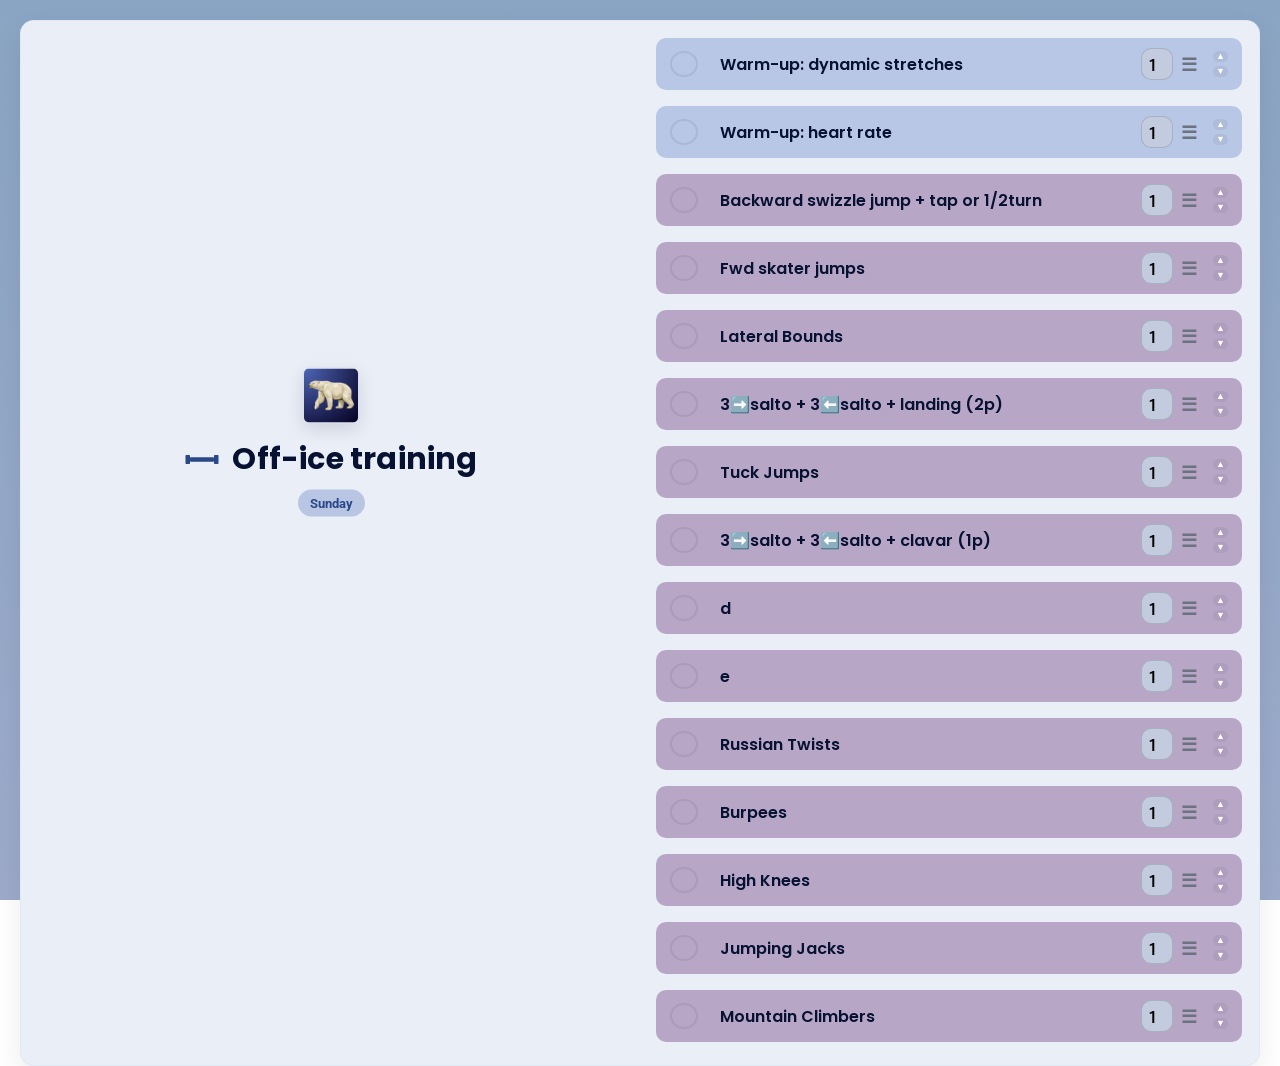
==== index.html @ 49c1f277 "Add files via upload" ====
<!DOCTYPE html>
<html>
<head>
    <meta charset="utf-8">
    <title>Training Planner</title>
    <meta name="viewport" content="width=device-width, initial-scale=1.0">
    <!--  for use as app  -->
    <link rel="apple-touch-icon" sizes="180x180" href="../skate icon (1).ico">
    <link rel="icon" type="image/png" sizes="192x192" href="../skate icon (1).ico">
    <link rel="icon" type="image/png" sizes="512x512" href="../skate icon (1).ico">
    <meta name="apple-mobile-web-app-capable" content="yes">
    <meta name="theme-color" content="#8aa5c3" media="(prefers-color-scheme: light)">
    <meta name="theme-color" content="#202547" media="(prefers-color-scheme: dark)">

    <!-- use Google Poppins for headers -->
    <link rel="preconnect" href="https://fonts.googleapis.com">
    <link rel="preconnect" href="https://fonts.gstatic.com" crossorigin>
    <!-- header font -->
    <link href="https://fonts.googleapis.com/css2?family=Poppins:wght@400;600;700&family=Roboto:wght@300;400;500&family=Inconsolata:wght@400;700&display=swap" rel="stylesheet">
    <link rel="stylesheet" href="style.css">
    <style>
        /* override font for whole page with Roboto for sleek look */
        body { font-family: 'Roboto', 'Helvetica Neue', Arial, sans-serif; padding: 20px; }
        li { margin-bottom: 6px; }
    </style>

    <audio id="alertSound" src="../workout10sec.mp3" preload="auto"></audio>
    <script src="../exercise-library.js"></script>
</head>

<body>

<div class="container">
  <div class="main-col">
    <header class="title-stacked">
        <div class="title-plus-icons">
            <img id="audioUnlockBtn" src="../skate icon (1).ico" class="header-ico" alt="Skate icon" />
            <div class="title-with-icon">
                <svg class="app-icon" viewBox="0 0 24 24" role="img" aria-hidden="true">
                    <title>Workout icon</title>
                    <rect x="1" y="9" width="3" height="6" rx="0.5" />
                    <rect x="20" y="9" width="3" height="6" rx="0.5" />
                    <rect x="4" y="10.5" width="16" height="3" rx="0.5" />
                </svg>
                <h1 class="title-main">Off-ice training</h1>
            </div>
        </div>
        <div class="day-pill" id="dayName">Monday</div>
    </header>

    <!-- Timer UI (hidden until an exercise is clicked) style="font-size:28px;font-family:monospace;background:#f7f9fc;padding:8px 14px;border-radius:6px;" -->
    <div id="timer" style="display:none;">
        <div class="timer-label" id="timerLabel" style="font-weight:600;margin-bottom:4px">Timer</div>
        <div class="progress-track" id="timerProgress" aria-hidden="true">
            <div class="progress-fill" id="timerProgressFill"></div>
        </div>
        <div id="timeDisplay">01:00</div>
        <div style="margin-top:8px;display:flex;gap:8px;">
            <button id="startBtn">Start</button>
            <button id="pauseBtn">Pause</button>
            <button id="resetBtn">Reset</button>
        </div>
        
    </div>
  </div>

  <div class="side-col">
    <ul id="workoutList"></ul>
  </div>
</div>

<script>
// ===== Date Setup =====
const today = new Date();
const todayWD = (today.getDay() + 6) % 7; // 0 = Monday
const n_ofExercises = 9;

// ISO week number
function getISOWeekNumber(date) {
    const temp = new Date(date.getTime());
    temp.setHours(0, 0, 0, 0);
    temp.setDate(temp.getDate() + 3 - ((temp.getDay() + 6) % 7));
    const week1 = new Date(temp.getFullYear(), 0, 4);
    return 1 + Math.round(((temp - week1) / 86400000 - 3 + ((week1.getDay() + 6) % 7)) / 7);
}

/*const */conditioning = getISOWeekNumber(today) % 3 === 2;
conditioning = false // Testing
if(conditioning){
    document.body.classList.add("conditioning")
}

// ===== Utility =====
function randomSample(arr, n) {
    return [...arr].sort(() => 0.5 - Math.random()).slice(0, n);
}


// ===== Library ===== (already incorporated)


// ===== Day Class =====
class Day {
    constructor(day) {
        this.day = day;//day;
        this.jumps = null; this.power = null; this.strength = null; this.cardio = null; this.stretches = null;

        if(conditioning) {
            if (this.day === 0) {
            } else if (this.day === 1) {
            } else if (this.day === 2) {
            } else if (this.day === 3) {
            } else if (this.day === 4) {
            } else if (this.day === 5) {
            } else {
            }
        } else {
            if (this.day === 0) {
            this.jumps = ["Axel","Toe-loop","Salchow"];
            this.cardio = true;
            } else if (this.day === 1) {
                this.jumps = ["Salchow","Toe-loop"];
                this.strength = ["Balance","Arms","Shoulders","Core","Back"];
            } else if (this.day === 2) {
                this.strength = ["Balance","Core","Glutes","Hamstrings","Hip flexors","Quads","Calves"];
                this.stretches = ["Front split","Extensions"];
            } else if (this.day === 3) {
                this.stretches = ["Shoulders","Ankles","Middle split","Back"];
            } else if (this.day === 4) {
                this.jumps = ["Loop", "Flip", "Lutz"];
            } else if (this.day === 5) {
                this.jumps = ["Axel","Loop","Rotations","Flip","Lutz"];
                this.power = true;
                this.stretches = ["Hips","Turnout"];
            } else {
                this.power = true;
                this.cardio = true;
            }
        }
    }

    getJumps() {
        return this.jumps || null;
    }

    getPower() {
        if (!this.power) return null;

        let result = [];
        if (typeof this.power === "boolean") {
            result = ExLibrary.filter(ex => ex.type === "exercise" && ex.targets.includes("Power"))//-------.map(ex => ex.name);
        } else if (Array.isArray(this.power)) {
            for (let target of this.power) {
                    result.push(...ExLibrary
                        .filter(ex => ex.type === "exercise" && ex.targets.includes("Power") && ex.targets.includes(target))
                        /*--------.map(ex => ex.name)*/);
            }
        }
        result=[...new Set(result)]; // dedupe

        if (result.length > n_ofExercises) {
            result = randomSample(result, n_ofExercises);
        }
        return result.length ? result : null;
    }

    getStrength() {
        if (!this.strength) return null;

        let result = [];
        if (Array.isArray(this.strength)) {
            for (let target of this.strength) {
                    result.push(...ExLibrary
                        .filter(ex => ex.type === "exercise" && ex.targets.includes("Strength") && ex.targets.includes(target))
                        /*--------.map(ex => ex.name)*/);
            }    
        } else if (typeof this.strength === "string") {
            result = ExLibrary.filter(ex => ex.type === "exercise" && ex.targets.includes(this.strength))//-------.map(ex => ex.name);

        } else if (typeof this.strength === "boolean") {
            result = ExLibrary.filter(ex => ex.type === "exercise" && ex.targets.includes("Strength"))//-------.map(ex => ex.name);
        } 
        result=[...new Set(result)]; // dedupe

        if (result.length > n_ofExercises) {
            result = randomSample(result, n_ofExercises);
        }
        return result.length ? result : null;
    }
    
    getCardio() {
        if (!this.cardio) return null;
        let result = [];

        if (typeof this.cardio === "boolean") {
            result = ExLibrary.filter(ex => ex.type === "exercise" && ex.targets.includes("Cardio"))//-------.map(ex => ex.name);
        
        } else if (Array.isArray(this.cardio)) {
            for (let target of this.cardio) {
                    result.push(...ExLibrary
                        .filter(ex => ex.type === "exercise" && ex.targets.includes("Cardio") && ex.targets.includes(target))
                        /*--------.map(ex => ex.name)*/);
            }
            return result;
        }
        result=[...new Set(result)]; // dedupe

        if (result.length > n_ofExercises) {
                result = randomSample(result, n_ofExercises);
            }
        return result.length ? result : null;
    }

    getStretches() {
        if (!this.stretches) return null;

        let result = [];
        if (typeof this.stretches === "boolean") {
            result = ExLibrary.filter(ex => ex.type === "stretch")//-------.map(ex => ex.name);
        } else if (Array.isArray(this.stretches)) {
            for (let target of this.stretches) {
                    result.push(...ExLibrary
                        .filter(ex => ex.type === "stretch" && ex.targets.includes(target))
                        /*-------.map(ex => ex.name)*/);
            }
        }
        result=[...new Set(result)]; // dedupe

        if (result.length > n_ofExercises) {
            result = randomSample(result, n_ofExercises);
        }
        return result.length ? result : null;
    }

    getALL() {
        let todos = [];
        if (this.getJumps()) todos.push(...this.getJumps());
        if (this.getPower()) todos.push(...this.getPower());
        if (this.getStrength()) todos.push(...this.getStrength());
        if (this.getCardio()) todos.push(...this.getCardio());
        if (this.getStretches()) todos.push(...this.getStretches());

        return todos;
    }

    toString() {
        return `Day: ${this.day}`;
    }
}

// ===== Render to HTML =====
const todayObj = new Day(todayWD);
const workoutItems = todayObj.getALL();
// always prepend a short warm-up sequence regardless of day/week
const warmups = [
    "Warm-up: dynamic stretches",
    "Warm-up: heart rate"
];
const displayItems = workoutItems && workoutItems.length ? [...warmups, ...workoutItems] : [...warmups];
const dayNames = [
    "Monday","Tuesday","Wednesday",
    "Thursday","Friday","Saturday","Sunday"
];

document.getElementById("dayName").textContent = dayNames[todayWD];

const list = document.getElementById("workoutList");

// ChatGPT: declare sound
const alertSound = document.getElementById("alertSound");
let SoundWasPlaying = false;
// ChatGPT: unlock audio when user clicks the icon
document.getElementById("audioUnlockBtn").addEventListener("click", () => {
    alertSound.muted = true;
    alertSound.play().then(() => {
        alertSound.pause();
        alertSound.currentTime = 0;
        alertSound.muted = false;
    }).catch(() => {});
});

// persistence for duration presets per exercise (minutes only)
const presetKey = 'workoutDurations';
function loadPresets(){
    try { return JSON.parse(localStorage.getItem(presetKey)) || {}; }
    catch(e){ return {}; }
}
function savePresets(obj){
    try { localStorage.setItem(presetKey, JSON.stringify(obj)); }
    catch(e){ console.warn('could not save presets',e); }
}
const presets = loadPresets();

// ===== Simple Timer =====
class Timer {
    constructor(displayElem, labelElem) {
        this.display = displayElem;
        this.labelElem = labelElem;
        this.duration = 60; // default seconds
        this.remaining = this.duration;
        this.interval = null;
        this.currentLabel = "Timer";
        this.onFinish = null; // called when countdown reaches zero
        this.update();
    }

    format(t) {
        const m = Math.floor(t / 60).toString().padStart(2, '0');
        const s = (t % 60).toString().padStart(2, '0');
        return `${m}:${s}`;
    }

    update() {
        this.display.textContent = this.format(this.remaining);
        this.labelElem.textContent = this.currentLabel;
        if (this.progressFill) {
            const pct = this.duration > 0 ? ((this.duration - this.remaining) / this.duration) * 100 : 0;
            this.progressFill.style.width = Math.max(0, Math.min(100, pct)) + '%';
        }
    }

    start() {
        if (this.interval) return;

        this.interval = setInterval(() => {

            if (this.remaining === 11) {
                alertSound.play().catch(()=>{});
            }
            if (this.remaining <= 0) {
                this.pause();
                if (typeof this.onFinish === 'function') {
                    this.onFinish();
                }
                return;
            }
            this.remaining -= 1;
            this.update();
        }, 1000);

        // if sound was playing before, resume it when timer starts again
        if (SoundWasPlaying) {
            alertSound.play().catch(()=>{});
            SoundWasPlaying = false;
        }
    }

    pause() {
        if (this.interval) {
            clearInterval(this.interval);
            this.interval = null;
        }
        if (!alertSound.paused) {
            SoundWasPlaying = true;
            alertSound.pause();
        } else {
            SoundWasPlaying = false;
        }
    }

    reset() {
        this.pause();
        this.remaining = this.duration;
        this.update();
    }

    setDuration(seconds) {
        this.duration = Math.max(0, Math.floor(seconds));
        this.remaining = this.duration;
        this.update();
    }

    setLabel(text) {
        this.currentLabel = text || "Timer";
        this.update();
    }
}

const timeDisplay = document.getElementById('timeDisplay');
const timerLabel = document.getElementById('timerLabel');
const startBtn = document.getElementById('startBtn');
const pauseBtn = document.getElementById('pauseBtn');
const resetBtn = document.getElementById('resetBtn');
const timer = new Timer(timeDisplay, timerLabel);
// attach progress fill element to timer for visual progress updates
const timerProgressFill = document.getElementById('timerProgressFill');
timer.progressFill = timerProgressFill;
const timerContainer = document.getElementById('timer');


// when timer completes, tick the current exercise if not already done
let currentCheck = null;
let currentLi = null;
timer.onFinish = () => {
    if (currentCheck && currentCheck.getAttribute('aria-pressed') === 'false') {
        currentCheck.click();
    }
};

startBtn.addEventListener('click', () => timer.start());
pauseBtn.addEventListener('click', () => timer.pause());
resetBtn.addEventListener('click', () => timer.reset());
resetBtn.addEventListener('click', () => {
    timer.reset();
    if (currentLi) {
        currentLi.classList.remove('current');
        currentLi = null;
    }
    currentCheck = null;
});


// helper to redraw list based on displayItems
function renderList(){
    list.innerHTML = '';
    displayItems.forEach((item,index) => {
        const li = document.createElement("li");
        li.setAttribute('data-order', index);
        li.tabIndex = 0;
        li.title = 'Click to start timer';

        /*TESTING COLORS AND TYPES*/
        li.className = item.type || "";
        item = item.name || item;

        li.draggable = false; // only handle will be draggable
        // drag handle (will be appended to right controls so checkbox/label stay flush left)
        const handle = document.createElement('span');
        handle.draggable = true;
        handle.className = 'drag-handle';
        handle.textContent = '☰';
        handle.title = 'Drag to reorder';
        handle.addEventListener('mousedown', e=> e.stopPropagation());
        
        handle.addEventListener('dragstart', e => {
            e.dataTransfer.setData('text/plain', index.toString());
            e.dataTransfer.effectAllowed = 'move';
            li.classList.add('dragging');
        });
        handle.addEventListener('dragend', () => {
            li.classList.remove('dragging');
        });
        li.addEventListener('dragover', e => {
            e.preventDefault();
            e.dataTransfer.dropEffect = 'move';
            const dragging = document.querySelector('.dragging');
            if (!dragging || dragging === li) return;
            const fromIndex = parseInt(dragging.getAttribute('data-order'),10);
            const toIndex = index;
            if (isNaN(fromIndex)) return;
            // move visual only, array updated on drop
            // insert placeholder depending on position
            const bounding = li.getBoundingClientRect();
            const offset = e.clientY - bounding.top;
            if (offset > bounding.height/2) {
                li.after(dragging);
            } else {
                li.before(dragging);
            }
        });
        li.addEventListener('drop', e => {
            e.preventDefault();
            const from = parseInt(e.dataTransfer.getData('text/plain'),10);
            const to = index;
            if (isNaN(from) || from === -1 || to === -1) return;
            const [moved] = displayItems.splice(from,1);
            displayItems.splice(to,0,moved);
            renderList();
        });

        // left group: check button + label
        const left = document.createElement('div');
        left.className = 'item-left';
        left.style.display = 'flex';
        left.style.alignItems = 'center';

        const checkBtn = document.createElement('button');
        checkBtn.className = 'check-circle';
        checkBtn.setAttribute('aria-pressed', 'false');
        checkBtn.setAttribute('aria-label', `Mark ${item} done`);

        const label = document.createElement('span');
        label.className = 'exercise-label';
        label.textContent = item;

        // custom duration input (seconds)
        const timeInput = document.createElement('input');
        timeInput.type = 'number';
        timeInput.className = 'time-input';
        timeInput.min = '1';
        timeInput.value = '1';
        timeInput.title = 'duration';
        timeInput.addEventListener('click', e => e.stopPropagation());
        timeInput.addEventListener('keydown', e => e.stopPropagation());

        // handle presets (minutes only)
        const applyPreset = () => {
            const p = presets[item];
            if(p){
                timeInput.value = p.value;
            }
        };
        const store = () => {
            presets[item] = { value: timeInput.value };
            savePresets(presets);
        };
        timeInput.addEventListener('change', () => { store(); });

        left.appendChild(checkBtn);
        left.appendChild(label);
        left.appendChild(timeInput);
        applyPreset();

        // right group: time selectors and controls
        const right = document.createElement('div');
        right.className = 'item-right';

        // up/down buttons (small)
        const controls = document.createElement('div');
        controls.style.display = 'flex';
        controls.style.flexDirection = 'column';
        controls.style.gap = '4px';

        const upBtn = document.createElement('button');
        upBtn.className = 'small-arrow';
        upBtn.textContent = '▲';
        upBtn.title = 'Move up';
        upBtn.addEventListener('click', e=>{
            e.stopPropagation();
            if(index>0){
                [displayItems[index-1],displayItems[index]] = [displayItems[index],displayItems[index-1]];
                renderList();
            }
        });
        const downBtn = document.createElement('button');
        downBtn.className = 'small-arrow';
        downBtn.textContent = '▼';
        downBtn.title = 'Move down';
        downBtn.addEventListener('click', e=>{
            e.stopPropagation();
            if(index<displayItems.length-1){
                [displayItems[index+1],displayItems[index]] = [displayItems[index],displayItems[index+1]];
                renderList();
            }
        });
        controls.appendChild(upBtn);
        controls.appendChild(downBtn);

        // place time input in right group
        right.appendChild(timeInput);
        // append drag handle into right so left content stays flush-left
        right.appendChild(handle);
        right.appendChild(controls);

        // assemble: left (text) + right (selectors/controls)
        li.appendChild(left);
        li.appendChild(right);

        // toggle done
        checkBtn.addEventListener('click', (e) => {
            e.stopPropagation();
            const isDone = li.classList.toggle('done');
            checkBtn.setAttribute('aria-pressed', isDone);
            if (isDone && currentCheck === checkBtn) {
                currentCheck = null;
            }
            // if item marked done, remove current highlight
            if (isDone && li.classList.contains('current')) {
                li.classList.remove('current');
                if (currentLi === li) currentLi = null;
            }
        });

        // click starts timer
        li.addEventListener('click', () => {
            let seconds = (parseInt(timeInput.value, 10) || 1) * 60;
            // reveal timer when an exercise is selected
            if (timerContainer) timerContainer.style.display = 'flex';
            timer.setLabel(item);
            timer.setDuration(seconds);
            // clear previous current highlight
            if (currentLi && currentLi !== li) {
                currentLi.classList.remove('current');
            }
            li.classList.add('current');
            currentLi = li;
            currentCheck = checkBtn;
            timer.start();
        });

        list.appendChild(li);
    });
}

renderList();
</script>

</body>
</html>
---- style.css ----
:root{
    --bg:#8aa5c3;
    --bg-transparent:#708cacb7;
    --card:#e9eef7;
    --j-current:#2a4787;
    --muted:#6b7280;
    --accent:#7a95ce71;
    --accent-2:#8fa1a7;     /*Hovered cards*/
    --glass: rgba(255,255,255,0.7);
    --gradbttm:#9daaca;

    --text:#071232;
    --colordark:#0f172a;
    --timerboxtop:rgba(152, 169, 193, 0.9);
    --timerboxbttm:rgba(181, 202, 220, 0.9);
    --timertitle:#2c2e2f;
    --barpurple:#8b5cf6;

    --e-unc:#632b765f;
    --s-unc:#2c93ad34;

    --e-current: #911be1c8;
    --s-current: #16a7cbd2;

    --j-shadow: rgba(37,99,235,0.14);
    --e-shadow: rgba(145, 26, 224, 0.14); /**/
    --s-shadow: rgba(22, 167, 203, 0.14);

    --e-hover: #995cad5f;
    --s-hover: #66c4dc3a;
}

/* Dark mode overrides using media query */
@media (prefers-color-scheme: dark) {
    :root {
        --bg: #202547;
        --bg-transparent: #1c1f41cb;
        --card: #061427;
        --j-current: #1856ba;
        --muted: #465a7e;
        --accent: rgba(59, 131, 246, 0.114);
        --accent-2: rgba(112, 157, 230, 0.2);
        --glass: rgba(116, 107, 159, 0.1);
        --gradbttm:rgba(8, 35, 85, 0.9);
        
        --text: #e1e6ec;

        --timerboxtop:rgba(176, 202, 237, 0.9);
        --timerboxbttm:rgba(57, 82, 104, 0.9);
        --timertitle:#1a0e72;
        --barpurple:#7e3cf0;

        
    }
}


body.conditioning{
    --bg: #226574;
    --bg-transparent: #1c3441cb;
    --card: #01303c;
    --j-current: #1897ba;
    --muted:  #43575c;
    --accent: rgba(53, 163, 222, 0.189); /* unclicked cards + day-pill */
    --accent-2: rgba(112, 206, 230, 0.2);
    --glass: rgba(116, 107, 159, 0.1);
    --gradbttm:rgba(9, 92, 93, 0.9);
    
    --timerboxtop:rgba(152, 182, 223, 0.9);
    --timerboxbttm:rgba(57, 82, 104, 0.9);
    --timertitle:#0e4f72;
    --barpurple:#663cf0;

    
}

/* Page layout */
html,body{height:100%;
    
    width: 100%;
    max-width: 100%;
    overflow-x: clip;
}

/*Chat GPT*/
html{
    scroll-behavior:smooth;
    background-attachment:fixed;
    min-height:100%;
    overflow-x: hidden;
}

body::before{
    content:"";
    position:fixed;
    inset:0;
    background: linear-gradient(180deg,var(--bg),var(--gradbttm));
    
    z-index:-1;
}
body{
    margin:0;
    font-family: 'Poppins', sans-serif;
    /* use fixed attachment so gradient fills viewport reliably in Edge */
    background: transparent;
    /* background-attachment:fixed; */
    min-height:100vh;
    display:flex;
    align-items:flex-start;
    justify-content:center;
    padding:28px;
    -webkit-font-smoothing:antialiased;
}

/* Main container */
.container{
    width:min(900px,98%);
    background:var(--card);
    border-radius:14px;
    padding:17px;
    box-shadow:0 12px 30px rgba(16,24,40,0.08);
    border:1px solid rgba(37,99,235,0.04);

    display:grid;
    grid-template-columns: 1fr 1fr;
    gap:32px;


    width:100%;
    /* max-width:90vw;*/
    box-sizing:border-box;
}

.main-col{
    align-self:center;
    justify-items: center;
}

.side-col{
    display:flex;
    justify-content:flex-end;
}

/* time input */
.time-input{
    width:60px;
    padding:4px 6px;
    border:1px solid rgba(55,65,81,0.2);
    border-radius:6px;
    font-size:13px;
    margin-left:8px;
}
.time-input:focus{outline:none;box-shadow:0 0 0 2px rgba(37,99,235,0.3)}

/* Titles */
h1{
    margin:0 0 6px 0;
    font-size:20px;
    text-align:center;
    color:var(--text);
    font-family: 'Poppins', sans-serif;
}
h2{
    margin:0 0 18px 0;
    font-size:14px;
    text-align:center;
    color:var(--muted);
    font-family: 'Poppins', sans-serif;
}

/* Timer card (overrides inline styles gently) */
#timer{
    display:flex;
    flex-direction:column;
    align-items:center;
    gap:10px;
    padding:12px 7px;
    border-radius:22px;
    background:linear-gradient(180deg,var(--timerboxtop),var(--timerboxbttm));
    border:3px solid var(--bg-transparent);
    /* max-width:360px; */
    margin:14px auto 0px auto;

    /* CHAT GPT */
    position:sticky;
    top:12px;
    z-index:100;

    box-shadow:0 12px 30px rgba(0,0,0,0.35);
    backdrop-filter: blur(6px);
}

#timer #timerLabel{text-align:center; font-weight:600;color:var(--timertitle);font-size:20px;font-family:'Poppins', sans-serif;}

#timeDisplay{
    font-family: 'Inconsolata', 'ui-monospace', 'SFMono-Regular', 'Menlo', 'Monaco', monospace;
    font-weight:900;
    background:#f1f5f9;
    padding:8px 18px;
    border-radius:8px;
    font-size:47px;
    color:#0b1220;
    min-width:86px;
    text-align:center;
}

/* timer progress bar */
.progress-track{width:100%;height:8px;background:rgba(11,18,32,0.06);border-radius:999px;overflow:hidden;margin-bottom:6px}
.progress-fill{width:0%;height:100%;background:linear-gradient(90deg,var(--j-current),var(--barpurple));transition:width .35s linear}

/* Buttons */
button{
    background:var(--j-current);
    color:white;
    border:0;
    padding:8px 12px;
    border-radius:8px;
    cursor:pointer;
    font-weight:600;
    transition:transform .12s ease, box-shadow .12s ease, opacity .12s ease;
}

button:hover{transform:translateY(-2px);box-shadow:0 8px 20px rgba(37,99,235,0.12);}
button:active{transform:translateY(0);}

button#pauseBtn{background:#757f8e}
button#resetBtn{background:#ef4444}

/* Workout list */
ul{list-style:none;padding:0;margin:0;display:grid;gap:10px;width:100%;}

/* make each item full width and split into left/right areas */
li{
    display:flex;align-items:center;justify-content:space-between;
    gap:12px;padding:12px 14px;background:var(--accent);
    border-radius:10px;transition:transform .12s ease,box-shadow .12s ease,background .12s ease;
    cursor:pointer;color:var(--text);font-weight:600;width:100%;box-sizing:border-box;
}
li.stretch{background:var(--s-unc)}
li.exercise{background:var(--e-unc)}

.side-col{flex:1 1 280px;display:flex;justify-content:flex-end}

.item-left{display:flex;align-items:center;gap:10px;flex:1 1 auto;min-width:0}
.item-right{display:flex;align-items:center;gap:8px;flex:0 0 auto}

li:hover{background:var(--accent-2);transform:translateY(-4px);box-shadow:0 12px 24px rgba(2,6,23,0.06);}
li.exercise:hover{background:var(--e-hover)}
li.stretch:hover{background:var(--s-hover)}
li .meta{font-size:12px;color:var(--muted);font-weight:500}

/* Focus for keyboard accessibility */
li:focus{outline:3px solid rgba(37,99,235,0.18);outline-offset:2px}

/* Responsive */
@media (max-width:680px){
    .container{flex-direction:column}
}

@media (max-width:420px){
    .container{padding:18px}
    button{padding:8px 10px;font-size:13px}
    .exercise-label{font-size:14px}
    li.time-input{width:10px;padding:0px 0px;font-size:12px}
}

/* small utility */
.muted{color:var(--muted);font-size:13px}
.title-accent{display:flex;flex-direction:column;align-items:center;margin-bottom:18px}
.title-main{font-size:30px;margin:0;color:var(--text);letter-spacing:0.2px}
.title-sub{font-size:13px;margin:6px 0 0;color:var(--muted);font-weight:500}

/* Stacked title with pill-style day label */
.title-stacked{display:flex;flex-direction:column;align-items:center;gap:8px;margin-bottom:16px}
.title-stacked .title-main{font-size:30px;margin:0}
.day-pill{background:var(--accent);color:var(--j-current);padding:6px 12px;border-radius:999px;font-weight:700;font-size:13px}

/* icon + title layout */
.title-with-icon{display:flex;align-items:center;gap:12px}
.app-icon{width:36px;height:36px;flex:0 0 auto;color:var(--j-current);fill:currentColor}

/* header ICO placed above title */
.header-ico{width:56px;height:56px;object-fit:cover;border-radius:6px;box-shadow:0 6px 18px rgba(2,6,23,0.12);border:1px solid rgba(7,18,50,0.06);display:block;margin:0 0 13px}
.title-stacked{display:flex;flex-direction:column;align-items:center;gap:8px;margin-bottom:16px}
/*.title-plus-icons{justify-items: center;}*/
.title-plus-icons{display:flex;flex-direction:column;align-items:center}


/* Check circle for marking exercises done */
.check-circle{
    width:26px;height:26px;border-radius:50%;border:2px solid rgba(7,18,50,0.08);
    background:transparent;display:inline-flex;align-items:center;justify-content:center;
    margin-right:12px;flex:0 0 auto;cursor:pointer;transition:background .12s ease,border-color .12s ease,transform .08s;
}
.check-circle:hover{transform:translateY(-2px);border-color:var(--j-current)}
.check-circle[aria-pressed="true"]{background:#22c55e;/* emerald-500 */border-color:#22c55e;color:white}
.check-circle::after{content:'';font-size:14px;color:white;display:block;opacity:0;transition:opacity .12s;}
.check-circle[aria-pressed="true"]::after{content:'✓';opacity:1}

li.done{opacity:0.5;color:var(--muted)}
li.done .exercise-label{text-decoration:line-through}

li.dragging{opacity:0.4;}

/* Exercise labels in list */
.exercise-label{font-weight:600;font-family:'Poppins', 'Roboto', sans-serif}

/* current (active) item while timer is running */
.current{background:var(--j-current);color:#fff;box-shadow:0 12px 30px var(--j-shadow)}
.current.exercise{background:var(--e-current);box-shadow:0 12px 30px var(--e-shadow)}
.current.stretch{background:var(--s-current);box-shadow:0 12px 30px var(--s-shadow)}
.current .exercise-label{color:#fff}
.current .check-circle{border-color:rgba(255,255,255,0.35);color:#fff}
.current .time-input{background:rgba(255,255,255,0.06);color:#fff;border-color:rgba(255,255,255,0.12)}
.current .drag-handle{color:rgba(255,255,255,0.8)}

/* drag handle */
.drag-handle{
    cursor:grab;
    font-size:18px;
    color:var(--muted);
    margin-right:8px;
}
.drag-handle:active{cursor:grabbing;}

/* small arrow buttons */
.small-arrow{
    padding:1px 3px;
    font-size:9px;
    line-height:1;
    background:rgba(0,0,0,0.05);
    border-radius:6px;
}
.small-arrow:hover{background:rgba(0,0,0,0.1);} 

/* ensure checkbox + label align left inside item */
.item-left{justify-content:flex-start}

/* time input box styling */
.time-input{
            width:32px; height:32px; background-color: #c3ccde; border-radius: 10px;
            font-size:20px; font-weight: 600;
            font-family: 'Inconsolata', 'ui-monospace', 'SFMono-Regular', 'Menlo', 'Monaco', monospace;
        }
.time-input::-webkit-inner-spin-button{
    -webkit-appearance: none;
    margin: 0;
}

/*   LANDSCAPE MODE   */
@media (orientation: landscape) {
    .main-col{
        position: sticky;
        top: 50%;
        transform: translateY(-50%); /*-----------------------TRANSFORM-----------------------*/
        align-self: flex-start;
    }
    .side-col{
        align-self:flex-start;
    }
    #timer{padding:12px 14px;}
    li{
        padding:10px 14px;
    }

    @media (max-width:900px) {
        /* *{outline: solid red;}*/
        .app-icon{display: none;}
        .title-stacked .title-plus-icons{ display: flex; flex-direction: row; align-items:center; padding-bottom:0px;}
        .title-with-icon .title-main{margin:0; line-height: 1; padding-left: 5px; padding-bottom:0px; font-size: 3.5vw;}
        .title-plus-icons #audioUnlockBtn{align-self:center; margin:0 0 0px;margin-right: 0.7vw;}
        .day-pill{display: none;}
        
    }
}

/*   PORTRAIT MODE   */
@media (orientation: portrait) {

    .container{
        grid-template-columns: 1fr;
        gap:20px;
    }
    .container{
        width:100%;
        width:90vw;
        padding:20px;
    }

    .main-col{
        order:1;
    }

    .side-col{
        order:2;
        justify-content:stretch;

        /* CHAT GPT */
        max-height:60vh;
        overflow-y:auto;
        -webkit-overflow-scrolling:touch;
    }
    .side-col{
        max-height:70vh;
        overflow-y:auto;
        padding-top: 10px;
    }

    ul{
        width:100%;
    }
    ul{
        gap:14px;
    }

    li{
        padding:14px 16px;
        font-size:15px;
    }
    li{
        padding:8px 10px;
        border-radius:16px;
        font-size:18px;
    }
    .exercise-label{font-size:16px}

    /* .time-input{
        width:70px;
        height:36px;
        font-size:18px;
    }*/

    
    /* NEW */
    body{
        padding:10px;
    }

    .title-main{
        font-size:34px;
    }

    .day-pill{
        font-size:16px;
        padding:8px 16px;
    }

    .header-ico{
        width:70px;
        height:70px;
    }

    .drag-handle{
        font-size:24px;
        padding:6px;
    }

    #timeDisplay{
        font-size:8.5vw;
        background-color: #f6f6f6;
    } /* NOT working */

    #timer{
        width: 100%;
    }
    /* END NEW */
    

    /* VS suggestion */
    /* hide scrollbar but still allow scrolling on mobile */
    .side-col::-webkit-scrollbar{
        display:none;
    }

    /*   ADDITIONS FOR SIZE   
    .title-main{
        font-size: clamp(28px,6vw,36px);
    }
    
    body{
        font-size: 20vw;
    }
    
    h1{
        font-size: 20vw;
    }
    
    li{
        font-size: 1.05rem;
        padding: 14px 18px;
        width: 100%;
        border-radius: 16px;
    }
    .container{
        width:100%;
        max-width:none;
        padding:16px 12px;
    }*/
    
    @media (max-width: 400px) {
        
        .body{padding:8px;}
        .container{padding:17px;}
        li{
            font-size:150%;
            padding: 10px 5px; border-radius: 16px;
        }
        
        /* .time-input{
            width:32px; height:32px; background-color: #c3ccde; border-radius: 10px;
            font-size:20px; font-weight: 600;
            font-family: 'Inconsolata', 'ui-monospace', 'SFMono-Regular', 'Menlo', 'Monaco', monospace;
        }*/
        
        .drag-handle{display: none;}
        .check-circle{margin-right:0px;}
        
        #timer{margin-left: 0;margin-right: 0;}
        #timer #timerLabel.timer-label{
            font-size:21px /*!important*/;
            line-height: 3vh;
            margin:0px
        }
        .app-icon{display: none;}
        .title-plus-icons{ display: flex;flex-direction: column; align-items:center; padding-bottom:0px;}
        /* *{outline: solid red;}*/
        .day-pill{font-size: 3vw;padding: 6px 11px}

    }
}

*,
*::before,
*::after {
    box-sizing: border-box;
}
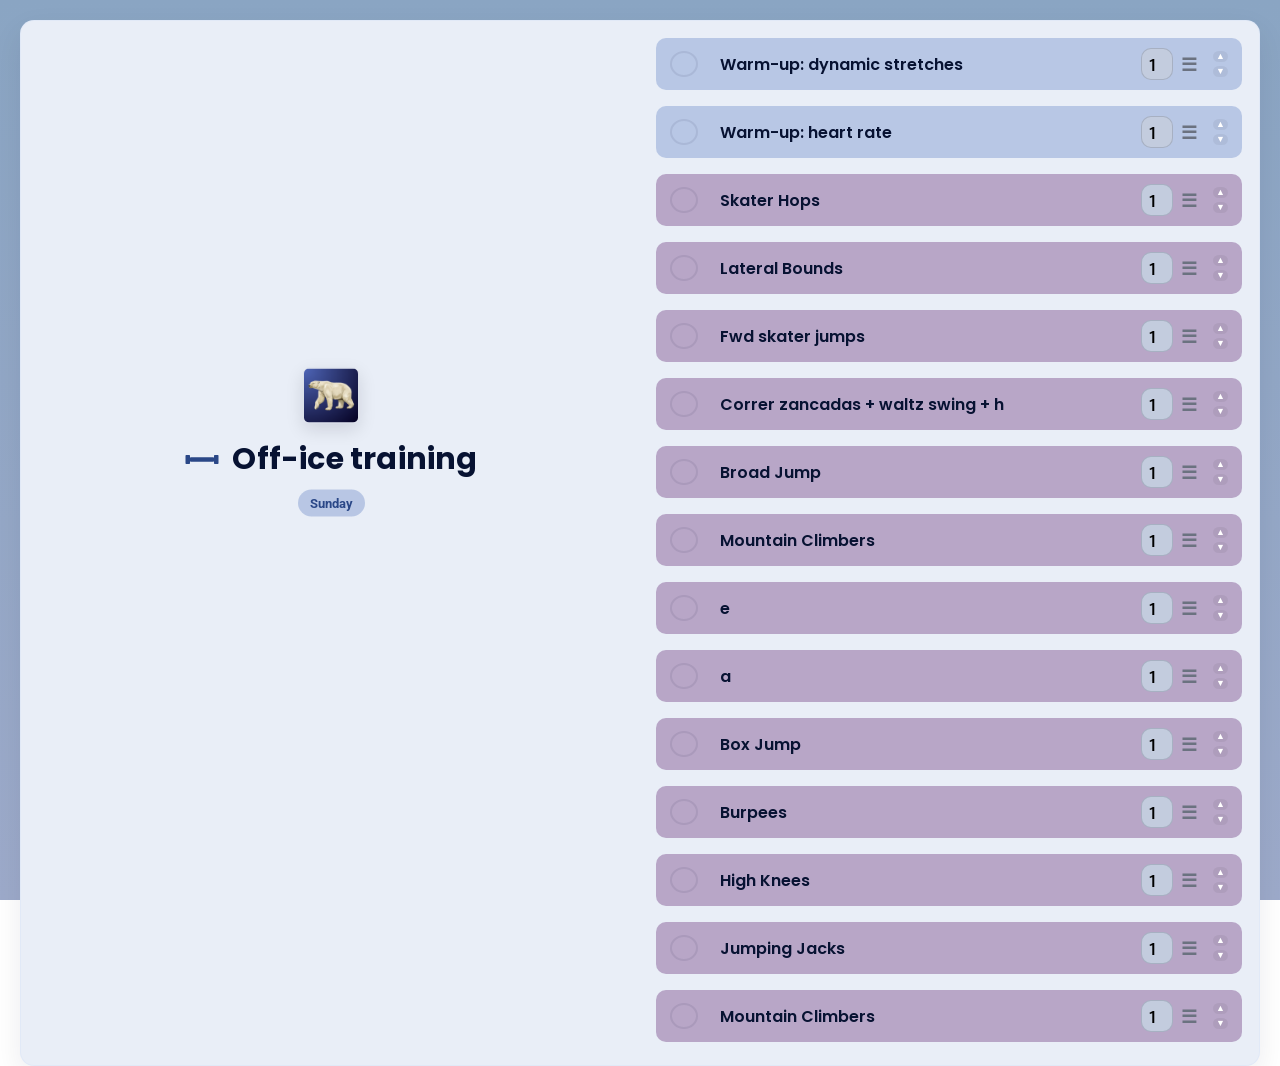
==== commit ec7baf9d: "Update index.html" ====
--- a/index.html
+++ b/index.html
@@ -5,9 +5,9 @@
     <title>Training Planner</title>
     <meta name="viewport" content="width=device-width, initial-scale=1.0">
     <!--  for use as app  -->
-    <link rel="apple-touch-icon" sizes="180x180" href="../skate icon (1).ico">
-    <link rel="icon" type="image/png" sizes="192x192" href="../skate icon (1).ico">
-    <link rel="icon" type="image/png" sizes="512x512" href="../skate icon (1).ico">
+    <link rel="apple-touch-icon" sizes="180x180" href="skate icon (1).ico">
+    <link rel="icon" type="image/png" sizes="192x192" href="skate icon (1).ico">
+    <link rel="icon" type="image/png" sizes="512x512" href="skate icon (1).ico">
     <meta name="apple-mobile-web-app-capable" content="yes">
     <meta name="theme-color" content="#8aa5c3" media="(prefers-color-scheme: light)">
     <meta name="theme-color" content="#202547" media="(prefers-color-scheme: dark)">
@@ -24,7 +24,7 @@
         li { margin-bottom: 6px; }
     </style>
 
-    <audio id="alertSound" src="../workout10sec.mp3" preload="auto"></audio>
+    <audio id="alertSound" src="workout10sec.mp3" preload="auto"></audio>
     <script src="../exercise-library.js"></script>
 </head>
 
@@ -34,7 +34,7 @@
   <div class="main-col">
     <header class="title-stacked">
         <div class="title-plus-icons">
-            <img id="audioUnlockBtn" src="../skate icon (1).ico" class="header-ico" alt="Skate icon" />
+            <img id="audioUnlockBtn" src="skate icon (1).ico" class="header-ico" alt="Skate icon" />
             <div class="title-with-icon">
                 <svg class="app-icon" viewBox="0 0 24 24" role="img" aria-hidden="true">
                     <title>Workout icon</title>
@@ -596,4 +596,5 @@
 </script>
 
 </body>
-</html>+
+</html>
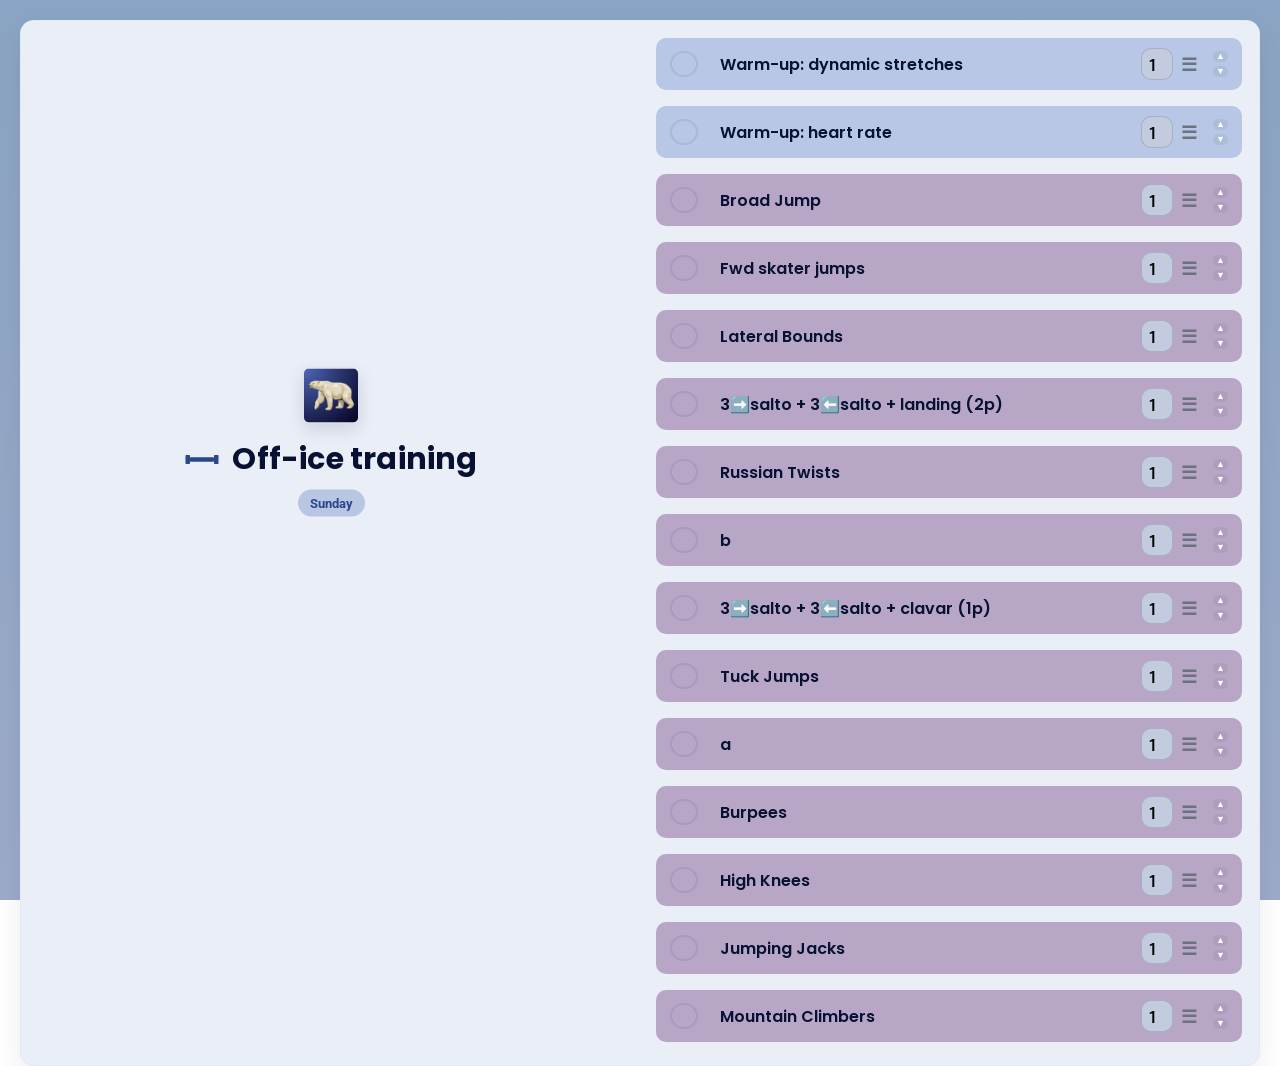
==== commit 8a31d156: "Update index.html" ====
--- a/index.html
+++ b/index.html
@@ -25,7 +25,7 @@
     </style>
 
     <audio id="alertSound" src="workout10sec.mp3" preload="auto"></audio>
-    <script src="../exercise-library.js"></script>
+    <script src="exercise-library.js"></script>
 </head>
 
 <body>
